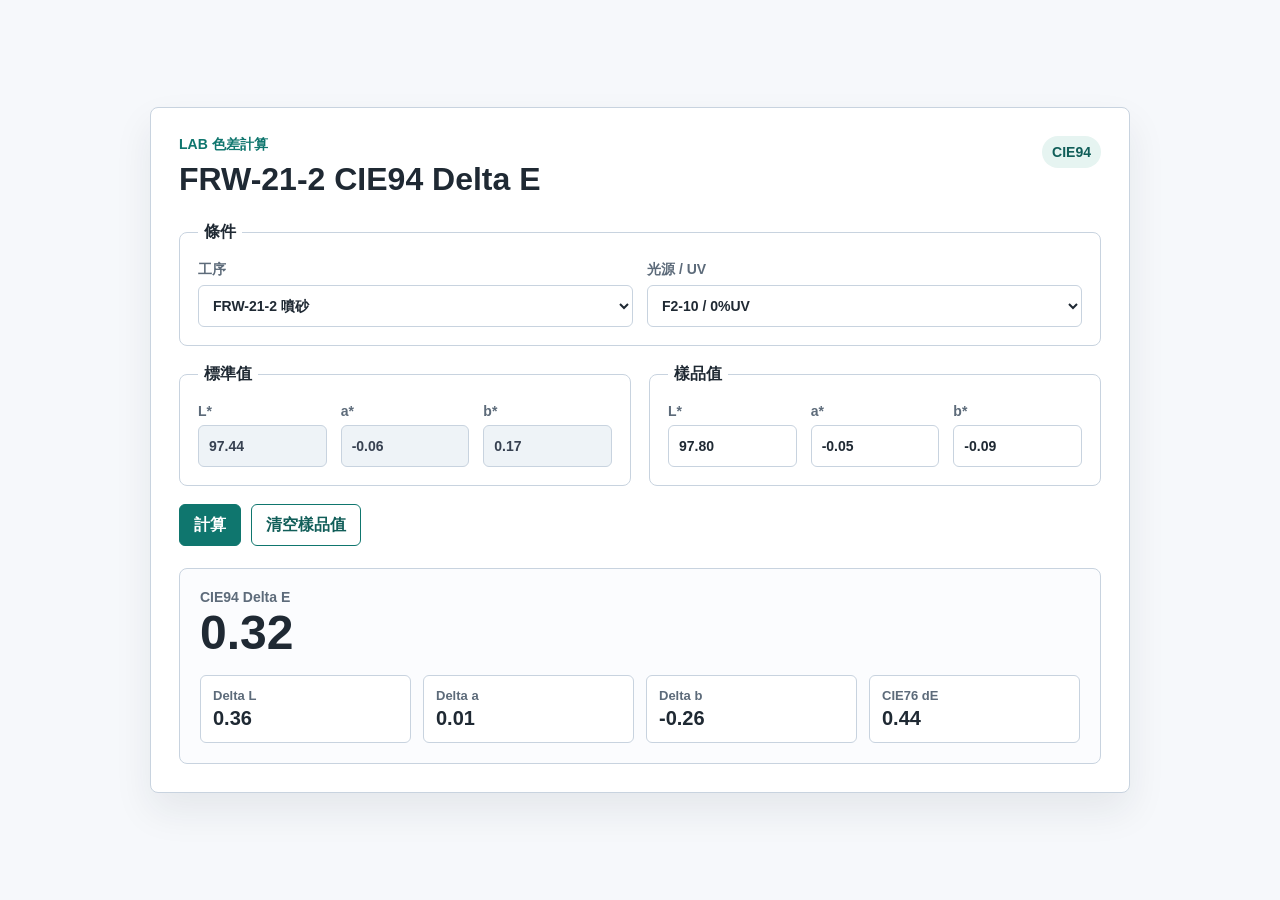
==== web/delta-e-frw-21-2/index.html @ 30fd4f3f "Add FRW-21-2 Delta E page" ====
<!doctype html>
<html lang="zh-Hant">
<head>
  <meta charset="utf-8">
  <meta name="viewport" content="width=device-width, initial-scale=1">
  <title>FRW-21-2 CIE94 Delta E Calculator</title>
  <link rel="icon" href="data:,">
  <link rel="stylesheet" href="styles.css">
</head>
<body>
  <main class="app-shell">
    <section class="workspace" aria-labelledby="page-title">
      <div class="title-row">
        <div>
          <p class="eyebrow">LAB 色差計算</p>
          <h1 id="page-title">FRW-21-2 CIE94 Delta E</h1>
        </div>
        <span class="status-pill" id="formula-status">CIE94</span>
      </div>

      <form class="calculator" id="delta-form">
        <fieldset class="control-panel">
          <legend>條件</legend>
          <label>
            工序
            <select name="process" id="process-select">
              <option value="frw_21_2_sandblasting">FRW-21-2 噴砂</option>
            </select>
          </label>
          <label>
            光源 / UV
            <select name="condition" id="condition-select">
              <option value="f2_0uv">F2-10 / 0%UV</option>
              <option value="d65_0uv">D65-10 / 0%UV</option>
              <option value="f2_100uv">F2-10 / 100%UV</option>
              <option value="d65_100uv">D65-10 / 100%UV</option>
            </select>
          </label>
        </fieldset>

        <fieldset>
          <legend>標準值</legend>
          <label>
            L*
            <input type="number" step="0.01" name="standardL" readonly>
          </label>
          <label>
            a*
            <input type="number" step="0.01" name="standardA" readonly>
          </label>
          <label>
            b*
            <input type="number" step="0.01" name="standardB" readonly>
          </label>
        </fieldset>

        <fieldset>
          <legend>樣品值</legend>
          <label>
            L*
            <input type="number" step="0.01" name="sampleL" value="97.80" required>
          </label>
          <label>
            a*
            <input type="number" step="0.01" name="sampleA" value="-0.05" required>
          </label>
          <label>
            b*
            <input type="number" step="0.01" name="sampleB" value="-0.09" required>
          </label>
        </fieldset>

        <div class="actions">
          <button type="submit">計算</button>
          <button type="button" class="secondary" id="clear-button">清空樣品值</button>
        </div>
      </form>

      <section class="result-panel" aria-live="polite">
        <div>
          <p class="result-label">CIE94 Delta E</p>
          <output id="delta-result">--</output>
        </div>
        <dl>
          <div>
            <dt>Delta L</dt>
            <dd id="delta-l">--</dd>
          </div>
          <div>
            <dt>Delta a</dt>
            <dd id="delta-a">--</dd>
          </div>
          <div>
            <dt>Delta b</dt>
            <dd id="delta-b">--</dd>
          </div>
          <div>
            <dt>CIE76 dE</dt>
            <dd id="delta-e-76">--</dd>
          </div>
        </dl>
      </section>
    </section>
  </main>

  <script src="app.js"></script>
</body>
</html>
---- web/delta-e-frw-21-2/styles.css ----
:root {
  color-scheme: light;
  --ink: #1f2933;
  --muted: #5d6b7a;
  --line: #c8d3df;
  --surface: #f6f8fb;
  --panel: #ffffff;
  --accent: #0f766e;
  --accent-strong: #115e59;
  --focus: #2563eb;
  font-family: "Segoe UI", "Noto Sans TC", Arial, sans-serif;
}

* {
  box-sizing: border-box;
}

body {
  margin: 0;
  min-height: 100vh;
  background: var(--surface);
  color: var(--ink);
}

button,
input,
select {
  font: inherit;
}

.app-shell {
  min-height: 100vh;
  padding: 32px 18px;
  display: grid;
  place-items: center;
}

.workspace {
  width: min(980px, 100%);
  background: var(--panel);
  border: 1px solid var(--line);
  border-radius: 8px;
  padding: 28px;
  box-shadow: 0 18px 38px rgba(31, 41, 51, 0.08);
}

.title-row {
  display: flex;
  align-items: start;
  justify-content: space-between;
  gap: 16px;
  margin-bottom: 24px;
}

.eyebrow {
  margin: 0 0 6px;
  color: var(--accent);
  font-size: 14px;
  font-weight: 700;
}

h1 {
  margin: 0;
  font-size: 32px;
  line-height: 1.2;
}

.status-pill {
  display: inline-flex;
  align-items: center;
  min-height: 32px;
  padding: 6px 10px;
  border-radius: 999px;
  background: #e6f4f1;
  color: var(--accent-strong);
  font-size: 14px;
  font-weight: 700;
  white-space: nowrap;
}

.calculator {
  display: grid;
  grid-template-columns: repeat(2, minmax(0, 1fr));
  gap: 18px;
}

fieldset {
  margin: 0;
  padding: 18px;
  border: 1px solid var(--line);
  border-radius: 8px;
  display: grid;
  grid-template-columns: repeat(3, minmax(0, 1fr));
  gap: 14px;
}

.control-panel {
  grid-column: 1 / -1;
  grid-template-columns: repeat(2, minmax(0, 1fr));
}

legend {
  padding: 0 6px;
  font-weight: 700;
}

label {
  display: grid;
  gap: 6px;
  color: var(--muted);
  font-size: 14px;
  font-weight: 700;
}

input,
select {
  width: 100%;
  min-height: 42px;
  border: 1px solid var(--line);
  border-radius: 6px;
  padding: 8px 10px;
  color: var(--ink);
  background: #fff;
}

input[readonly] {
  background: #eef3f7;
  color: #374151;
}

input:focus,
select:focus {
  outline: 3px solid rgba(37, 99, 235, 0.18);
  border-color: var(--focus);
}

.actions {
  grid-column: 1 / -1;
  display: flex;
  gap: 10px;
  flex-wrap: wrap;
}

button {
  min-height: 42px;
  border: 1px solid var(--accent);
  border-radius: 6px;
  padding: 8px 14px;
  color: #fff;
  background: var(--accent);
  font-weight: 700;
  cursor: pointer;
}

button:hover {
  background: var(--accent-strong);
}

button.secondary {
  color: var(--accent-strong);
  background: #fff;
}

button.secondary:hover {
  background: #eef8f6;
}

.result-panel {
  margin-top: 22px;
  padding: 20px;
  border: 1px solid var(--line);
  border-radius: 8px;
  background: #fbfcfe;
}

.result-label {
  margin: 0;
  color: var(--muted);
  font-size: 14px;
  font-weight: 700;
}

output {
  display: block;
  margin: 4px 0 18px;
  font-size: 48px;
  line-height: 1;
  font-weight: 800;
}

dl {
  margin: 0;
  display: grid;
  grid-template-columns: repeat(4, minmax(0, 1fr));
  gap: 12px;
}

dl div {
  padding: 12px;
  border: 1px solid var(--line);
  border-radius: 6px;
  background: #fff;
}

dt {
  color: var(--muted);
  font-size: 13px;
  font-weight: 700;
}

dd {
  margin: 4px 0 0;
  font-size: 20px;
  font-weight: 800;
}

@media (max-width: 760px) {
  .workspace {
    padding: 20px;
  }

  .title-row,
  .calculator,
  .control-panel,
  dl {
    grid-template-columns: 1fr;
  }

  .title-row {
    display: grid;
  }

  fieldset {
    grid-template-columns: 1fr;
  }
}
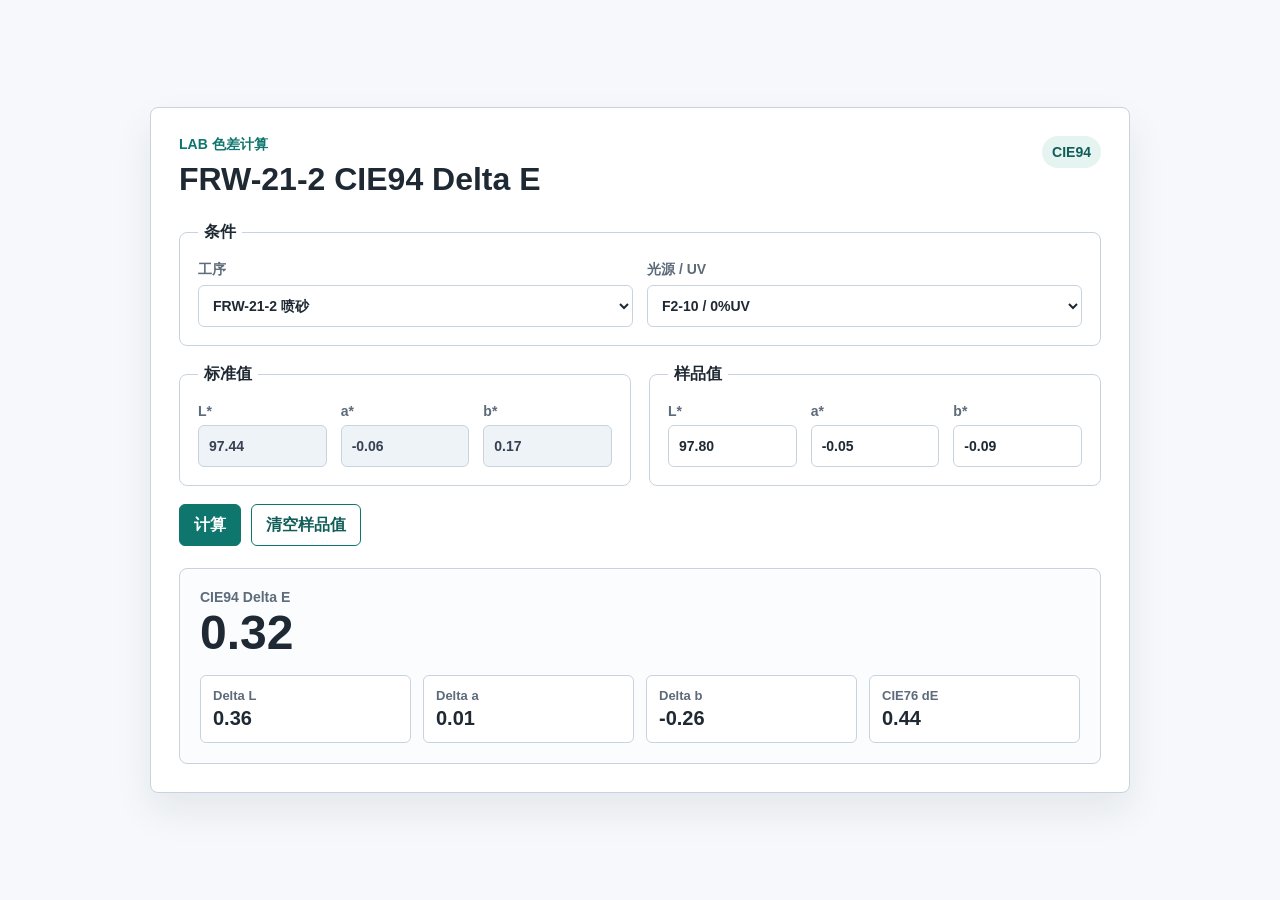
==== commit ec68bdf1: "Use simplified Chinese for FRW-21-2 page" ====
--- a/web/delta-e-frw-21-2/index.html
+++ b/web/delta-e-frw-21-2/index.html
@@ -1,5 +1,5 @@
 <!doctype html>
-<html lang="zh-Hant">
+<html lang="zh-Hans">
 <head>
   <meta charset="utf-8">
   <meta name="viewport" content="width=device-width, initial-scale=1">
@@ -12,7 +12,7 @@
     <section class="workspace" aria-labelledby="page-title">
       <div class="title-row">
         <div>
-          <p class="eyebrow">LAB 色差計算</p>
+          <p class="eyebrow">LAB 色差计算</p>
           <h1 id="page-title">FRW-21-2 CIE94 Delta E</h1>
         </div>
         <span class="status-pill" id="formula-status">CIE94</span>
@@ -20,11 +20,11 @@
 
       <form class="calculator" id="delta-form">
         <fieldset class="control-panel">
-          <legend>條件</legend>
+          <legend>条件</legend>
           <label>
             工序
             <select name="process" id="process-select">
-              <option value="frw_21_2_sandblasting">FRW-21-2 噴砂</option>
+              <option value="frw_21_2_sandblasting">FRW-21-2 喷砂</option>
             </select>
           </label>
           <label>
@@ -39,7 +39,7 @@
         </fieldset>
 
         <fieldset>
-          <legend>標準值</legend>
+          <legend>标准值</legend>
           <label>
             L*
             <input type="number" step="0.01" name="standardL" readonly>
@@ -55,7 +55,7 @@
         </fieldset>
 
         <fieldset>
-          <legend>樣品值</legend>
+          <legend>样品值</legend>
           <label>
             L*
             <input type="number" step="0.01" name="sampleL" value="97.80" required>
@@ -71,8 +71,8 @@
         </fieldset>
 
         <div class="actions">
-          <button type="submit">計算</button>
-          <button type="button" class="secondary" id="clear-button">清空樣品值</button>
+          <button type="submit">计算</button>
+          <button type="button" class="secondary" id="clear-button">清空样品值</button>
         </div>
       </form>
 
